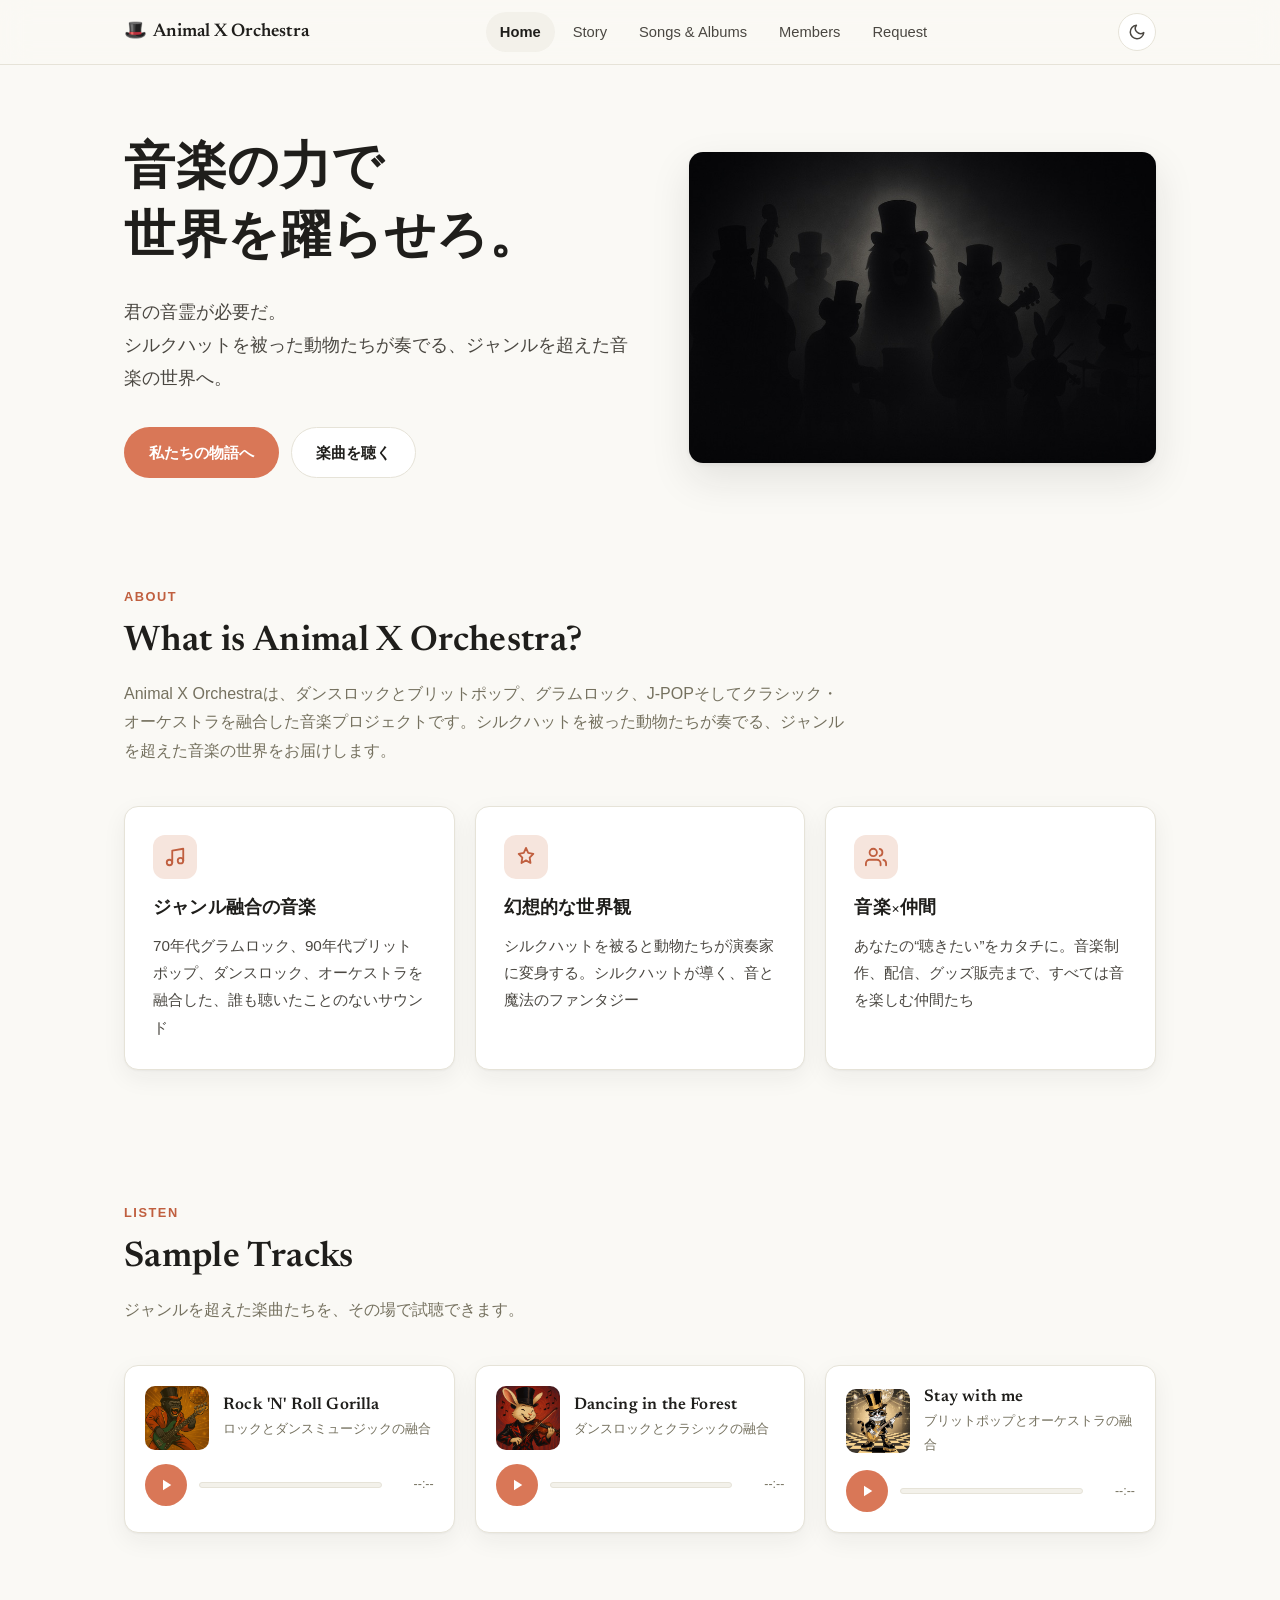
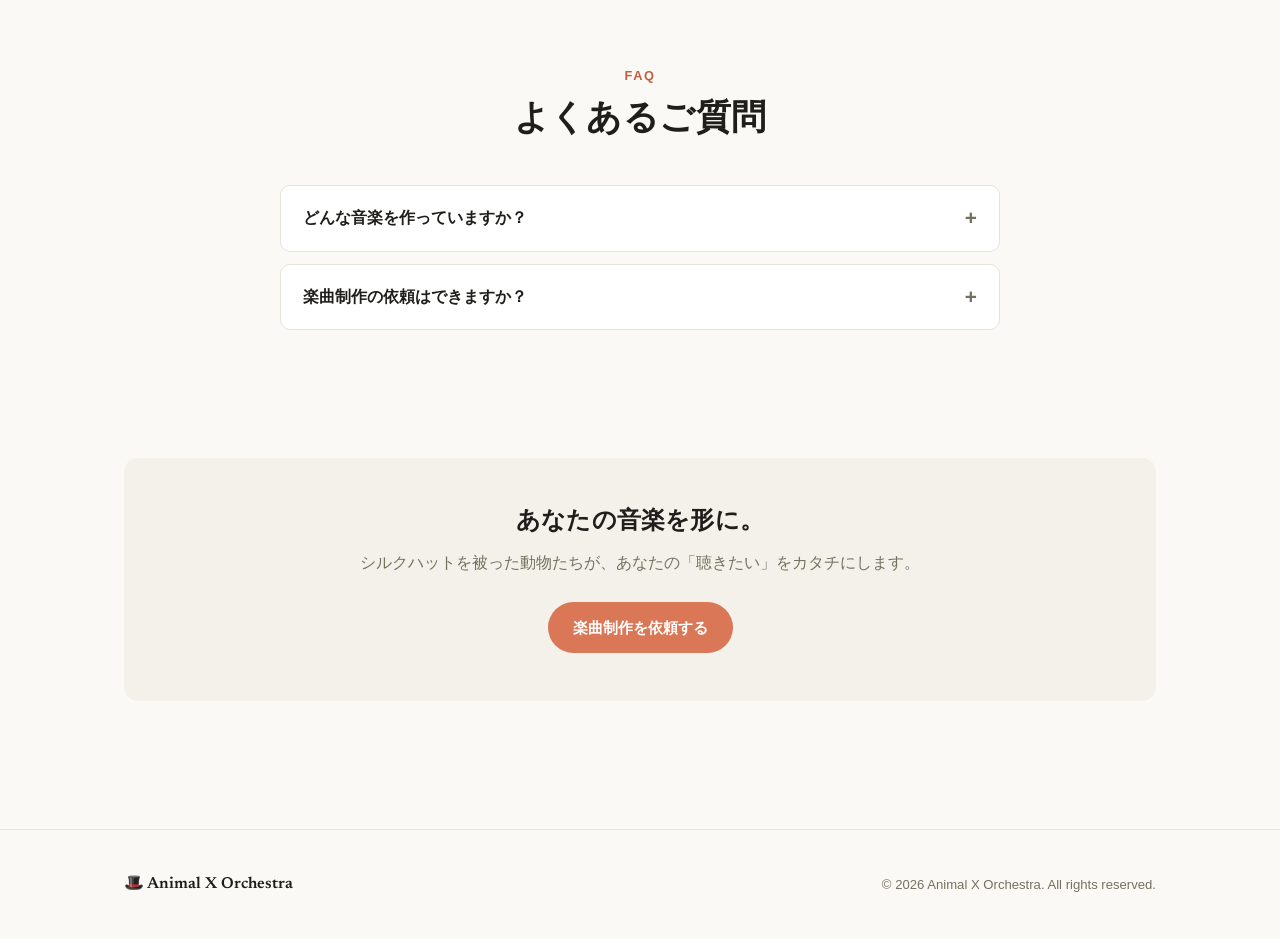
==== index.html @ 566a67e5 "Animal X Orchestra サイトリニューアル初版 - Anthropic/Notion風のライトデザイン＋ダークモード切替 - Home / Story / Songs & Albums " ====
<!DOCTYPE html>
<html lang="ja">
<head>
    <meta charset="UTF-8">
    <meta name="viewport" content="width=device-width, initial-scale=1.0">
    <meta name="description" content="Animal X Orchestra - 70年代グラムロックとクラシックを融合した音楽プロジェクト。シルクハットを被った動物たちが奏でる、ジャンルを超えた音楽の世界をお届けします。">
    <meta name="keywords" content="Animal X Orchestra, グラムロック, クラシック, 音楽プロジェクト, キャラクター, 楽曲制作">
    <title>Animal X Orchestra - ジャンルを超えた音楽の世界</title>
    <link rel="preconnect" href="https://fonts.googleapis.com">
    <link rel="preconnect" href="https://fonts.gstatic.com" crossorigin>
    <link href="https://fonts.googleapis.com/css2?family=Newsreader:opsz,wght@6..72,500;6..72,600&display=swap" rel="stylesheet">
    <link rel="stylesheet" href="css/style.css">
    <script src="js/main.js" defer></script>
</head>
<body>
    <header class="site-header">
        <div class="header-inner">
            <a href="index.html" class="logo"><span class="hat">🎩</span>Animal X Orchestra</a>
            <nav class="main-nav">
                <ul>
                    <li><a href="index.html" class="active">Home</a></li>
                    <li><a href="story.html">Story</a></li>
                    <li><a href="songs.html">Songs &amp; Albums</a></li>
                    <li><a href="members.html">Members</a></li>
                    <li><a href="request.html">Request</a></li>
                </ul>
            </nav>
            <div class="header-actions">
                <button class="theme-toggle" aria-label="ライト／ダーク切替">
                    <svg class="icon-moon" viewBox="0 0 24 24" fill="none" stroke="currentColor" stroke-width="2" stroke-linecap="round" stroke-linejoin="round"><path d="M21 12.79A9 9 0 1 1 11.21 3 7 7 0 0 0 21 12.79z"/></svg>
                    <svg class="icon-sun" viewBox="0 0 24 24" fill="none" stroke="currentColor" stroke-width="2" stroke-linecap="round" stroke-linejoin="round"><circle cx="12" cy="12" r="5"/><line x1="12" y1="1" x2="12" y2="3"/><line x1="12" y1="21" x2="12" y2="23"/><line x1="4.22" y1="4.22" x2="5.64" y2="5.64"/><line x1="18.36" y1="18.36" x2="19.78" y2="19.78"/><line x1="1" y1="12" x2="3" y2="12"/><line x1="21" y1="12" x2="23" y2="12"/><line x1="4.22" y1="19.78" x2="5.64" y2="18.36"/><line x1="18.36" y1="5.64" x2="19.78" y2="4.22"/></svg>
                </button>
                <button class="mobile-nav-toggle" aria-label="メニュー">
                    <svg viewBox="0 0 24 24" fill="none" stroke="currentColor" stroke-width="2" stroke-linecap="round"><line x1="3" y1="6" x2="21" y2="6"/><line x1="3" y1="12" x2="21" y2="12"/><line x1="3" y1="18" x2="21" y2="18"/></svg>
                </button>
            </div>
        </div>
    </header>

    <main>
        <section class="hero">
            <div class="container hero-grid">
                <div class="hero-text">
                    <h1>音楽の力で<br>世界を躍らせろ。</h1>
                    <p class="lede">君の音霊が必要だ。<br>シルクハットを被った動物たちが奏でる、ジャンルを超えた音楽の世界へ。</p>
                    <div class="btn-row">
                        <a href="story.html" class="btn btn-primary">私たちの物語へ</a>
                        <a href="songs.html" class="btn btn-secondary">楽曲を聴く</a>
                    </div>
                </div>
                <div class="hero-visual reveal">
                    <img src="images/bg-top.jpg" alt="音の森で演奏する動物たちのオーケストラ" fetchpriority="high">
                </div>
            </div>
        </section>

        <section class="section">
            <div class="container">
                <div class="section-header reveal">
                    <span class="eyebrow">About</span>
                    <h2>What is Animal X Orchestra?</h2>
                    <p>Animal X Orchestraは、ダンスロックとブリットポップ、グラムロック、J-POPそしてクラシック・オーケストラを融合した音楽プロジェクトです。シルクハットを被った動物たちが奏でる、ジャンルを超えた音楽の世界をお届けします。</p>
                </div>
                <div class="features-grid">
                    <div class="card feature-card reveal">
                        <div class="feature-icon">
                            <svg viewBox="0 0 24 24" fill="none" stroke="currentColor" stroke-width="2" stroke-linecap="round" stroke-linejoin="round"><path d="M9 18V5l12-2v13"/><circle cx="6" cy="18" r="3"/><circle cx="18" cy="16" r="3"/></svg>
                        </div>
                        <h3>ジャンル融合の音楽</h3>
                        <p>70年代グラムロック、90年代ブリットポップ、ダンスロック、オーケストラを融合した、誰も聴いたことのないサウンド</p>
                    </div>
                    <div class="card feature-card reveal">
                        <div class="feature-icon">
                            <svg viewBox="0 0 24 24" fill="none" stroke="currentColor" stroke-width="2" stroke-linecap="round" stroke-linejoin="round"><path d="M12 2l2.4 5.4L20 8.5l-4 4.1.9 5.9-4.9-2.8-4.9 2.8.9-5.9-4-4.1 5.6-1.1z"/></svg>
                        </div>
                        <h3>幻想的な世界観</h3>
                        <p>シルクハットを被ると動物たちが演奏家に変身する。シルクハットが導く、音と魔法のファンタジー</p>
                    </div>
                    <div class="card feature-card reveal">
                        <div class="feature-icon">
                            <svg viewBox="0 0 24 24" fill="none" stroke="currentColor" stroke-width="2" stroke-linecap="round" stroke-linejoin="round"><path d="M17 21v-2a4 4 0 0 0-4-4H5a4 4 0 0 0-4 4v2"/><circle cx="9" cy="7" r="4"/><path d="M23 21v-2a4 4 0 0 0-3-3.87"/><path d="M16 3.13a4 4 0 0 1 0 7.75"/></svg>
                        </div>
                        <h3>音楽×仲間</h3>
                        <p>あなたの“聴きたい”をカタチに。音楽制作、配信、グッズ販売まで、すべては音を楽しむ仲間たち</p>
                    </div>
                </div>
            </div>
        </section>

        <section class="section">
            <div class="container">
                <div class="section-header reveal">
                    <span class="eyebrow">Listen</span>
                    <h2>Sample Tracks</h2>
                    <p>ジャンルを超えた楽曲たちを、その場で試聴できます。</p>
                </div>
                <div class="tracks-grid">
                    <div class="card track-card reveal">
                        <div class="track-head">
                            <img class="track-art" src="images/gorise.jpg" alt="Rock 'N' Roll Gorilla" loading="lazy">
                            <div class="track-title">
                                <h3>Rock 'N' Roll Gorilla</h3>
                                <p>ロックとダンスミュージックの融合</p>
                            </div>
                        </div>
                        <div class="player" data-src="audio/rock-n-roll-gorilla.mp3">
                            <button class="play-btn" aria-label="再生／一時停止">
                                <svg class="icon-play" viewBox="0 0 24 24" fill="currentColor"><polygon points="8,5 19,12 8,19"/></svg>
                                <svg class="icon-pause" viewBox="0 0 24 24" fill="currentColor"><rect x="6" y="5" width="4" height="14" rx="1"/><rect x="14" y="5" width="4" height="14" rx="1"/></svg>
                            </button>
                            <div class="progress"><div class="progress-fill"></div></div>
                            <span class="time">--:--</span>
                        </div>
                    </div>
                    <div class="card track-card reveal">
                        <div class="track-head">
                            <img class="track-art" src="images/rabit.jpg" alt="Dancing in the Forest" loading="lazy">
                            <div class="track-title">
                                <h3>Dancing in the Forest</h3>
                                <p>ダンスロックとクラシックの融合</p>
                            </div>
                        </div>
                        <div class="player" data-src="audio/dancing-in-the-forest.mp3">
                            <button class="play-btn" aria-label="再生／一時停止">
                                <svg class="icon-play" viewBox="0 0 24 24" fill="currentColor"><polygon points="8,5 19,12 8,19"/></svg>
                                <svg class="icon-pause" viewBox="0 0 24 24" fill="currentColor"><rect x="6" y="5" width="4" height="14" rx="1"/><rect x="14" y="5" width="4" height="14" rx="1"/></svg>
                            </button>
                            <div class="progress"><div class="progress-fill"></div></div>
                            <span class="time">--:--</span>
                        </div>
                    </div>
                    <div class="card track-card reveal">
                        <div class="track-head">
                            <img class="track-art" src="images/eneta.jpg" alt="Stay with me" loading="lazy">
                            <div class="track-title">
                                <h3>Stay with me</h3>
                                <p>ブリットポップとオーケストラの融合</p>
                            </div>
                        </div>
                        <div class="player" data-src="audio/stay-with-me.mp3">
                            <button class="play-btn" aria-label="再生／一時停止">
                                <svg class="icon-play" viewBox="0 0 24 24" fill="currentColor"><polygon points="8,5 19,12 8,19"/></svg>
                                <svg class="icon-pause" viewBox="0 0 24 24" fill="currentColor"><rect x="6" y="5" width="4" height="14" rx="1"/><rect x="14" y="5" width="4" height="14" rx="1"/></svg>
                            </button>
                            <div class="progress"><div class="progress-fill"></div></div>
                            <span class="time">--:--</span>
                        </div>
                    </div>
                </div>
            </div>
        </section>

        <section class="section">
            <div class="container">
                <div class="section-header center reveal">
                    <span class="eyebrow">FAQ</span>
                    <h2>よくあるご質問</h2>
                </div>
                <div class="faq-list reveal">
                    <details class="faq-item">
                        <summary>どんな音楽を作っていますか？</summary>
                        <div class="faq-answer">
                            <p>私たちの音楽は、グラムロックの華やかさ、ブリットポップのキャッチーさ、そしてオーケストラの壮大さを掛け合わせた、新しい音楽体験です。</p>
                        </div>
                    </details>
                    <details class="faq-item">
                        <summary>楽曲制作の依頼はできますか？</summary>
                        <div class="faq-answer">
                            <p>はい、可能です。<a href="request.html">依頼ページ</a>より、あなたのイメージをお聞かせください。映像作品のBGM、イベントのテーマソングなど、幅広く対応します。</p>
                        </div>
                    </details>
                </div>
            </div>
        </section>

        <section class="section">
            <div class="container">
                <div class="cta-band reveal">
                    <h2>あなたの音楽を形に。</h2>
                    <p>シルクハットを被った動物たちが、あなたの「聴きたい」をカタチにします。</p>
                    <a href="request.html" class="btn btn-primary">楽曲制作を依頼する</a>
                </div>
            </div>
        </section>
    </main>

    <footer class="site-footer">
        <div class="footer-inner">
            <a href="index.html" class="footer-logo">🎩 Animal X Orchestra</a>
            <p class="copyright">&copy; 2026 Animal X Orchestra. All rights reserved.</p>
        </div>
    </footer>
</body>
</html>
---- css/style.css ----
/* ==========================================================
   Animal X Orchestra — Design System
   Light-first, warm-neutral palette with a single coral accent.
   Dark mode via [data-theme="dark"] (auto-detected + toggle).
   ========================================================== */

:root {
  --bg: #faf9f5;
  --surface: #ffffff;
  --surface-2: #f3f1ea;
  --ink: #1f1e1b;
  --ink-soft: #4a4741;
  --muted: #75715f;
  --border: #e6e3d8;
  --accent: #d97757;
  --accent-strong: #c05f3f;
  --accent-soft: #f6e5dd;
  --shadow: 0 1px 2px rgba(31, 30, 27, 0.04), 0 8px 24px rgba(31, 30, 27, 0.06);
  --shadow-lift: 0 2px 4px rgba(31, 30, 27, 0.06), 0 16px 40px rgba(31, 30, 27, 0.10);
  --radius: 14px;
  --radius-sm: 10px;
  --font-serif: "Newsreader", "Hiragino Mincho ProN", "Yu Mincho", "Noto Serif JP", serif;
  --font-sans: -apple-system, BlinkMacSystemFont, "Helvetica Neue", "Hiragino Kaku Gothic ProN", "Hiragino Sans", "Yu Gothic UI", "Meiryo", sans-serif;
}

[data-theme="dark"] {
  --bg: #1c1b19;
  --surface: #262523;
  --surface-2: #2e2d2a;
  --ink: #f0eee6;
  --ink-soft: #cfccc0;
  --muted: #a09b8a;
  --border: #3b3934;
  --accent: #e08b6d;
  --accent-strong: #eb9d81;
  --accent-soft: #3a2c26;
  --shadow: 0 1px 2px rgba(0, 0, 0, 0.25), 0 8px 24px rgba(0, 0, 0, 0.25);
  --shadow-lift: 0 2px 4px rgba(0, 0, 0, 0.3), 0 16px 40px rgba(0, 0, 0, 0.35);
}

* { margin: 0; padding: 0; box-sizing: border-box; }

html { scroll-behavior: smooth; }

body {
  font-family: var(--font-sans);
  background: var(--bg);
  color: var(--ink);
  line-height: 1.8;
  font-size: 16px;
  -webkit-font-smoothing: antialiased;
  transition: background 0.3s ease, color 0.3s ease;
}

img { max-width: 100%; display: block; }

a { color: var(--accent-strong); text-decoration: none; }
a:hover { text-decoration: underline; }

.container {
  max-width: 1080px;
  margin: 0 auto;
  padding: 0 24px;
}

h1, h2, h3 {
  font-family: var(--font-serif);
  font-weight: 600;
  line-height: 1.35;
  letter-spacing: 0.01em;
}

/* ---------- Header ---------- */
.site-header {
  position: sticky;
  top: 0;
  z-index: 100;
  background: color-mix(in srgb, var(--bg) 82%, transparent);
  -webkit-backdrop-filter: blur(14px);
  backdrop-filter: blur(14px);
  border-bottom: 1px solid var(--border);
}

.header-inner {
  max-width: 1080px;
  margin: 0 auto;
  padding: 0 24px;
  height: 64px;
  display: flex;
  align-items: center;
  justify-content: space-between;
  gap: 16px;
}

.logo {
  font-family: var(--font-serif);
  font-size: 1.15rem;
  font-weight: 600;
  color: var(--ink);
  white-space: nowrap;
}
.logo:hover { text-decoration: none; opacity: 0.75; }
.logo .hat { margin-right: 6px; }

.main-nav ul {
  display: flex;
  gap: 4px;
  list-style: none;
}

.main-nav a {
  display: block;
  padding: 7px 14px;
  border-radius: 999px;
  color: var(--ink-soft);
  font-size: 0.92rem;
  transition: background 0.15s ease, color 0.15s ease;
}
.main-nav a:hover { background: var(--surface-2); color: var(--ink); text-decoration: none; }
.main-nav a.active { background: var(--surface-2); color: var(--ink); font-weight: 600; }

.header-actions { display: flex; align-items: center; gap: 8px; }

.theme-toggle, .mobile-nav-toggle {
  width: 38px;
  height: 38px;
  border: 1px solid var(--border);
  border-radius: 999px;
  background: var(--surface);
  color: var(--ink-soft);
  cursor: pointer;
  display: flex;
  align-items: center;
  justify-content: center;
  transition: background 0.15s ease;
}
.theme-toggle:hover, .mobile-nav-toggle:hover { background: var(--surface-2); }
.theme-toggle svg, .mobile-nav-toggle svg { width: 18px; height: 18px; }
.theme-toggle .icon-sun { display: none; }
[data-theme="dark"] .theme-toggle .icon-sun { display: block; }
[data-theme="dark"] .theme-toggle .icon-moon { display: none; }

.mobile-nav-toggle { display: none; }

@media (max-width: 800px) {
  .mobile-nav-toggle { display: flex; }
  .main-nav {
    position: absolute;
    top: 64px;
    left: 0;
    right: 0;
    background: var(--bg);
    border-bottom: 1px solid var(--border);
    display: none;
    padding: 12px 24px 20px;
  }
  .main-nav.open { display: block; }
  .main-nav ul { flex-direction: column; gap: 2px; }
  .main-nav a { padding: 12px 14px; border-radius: var(--radius-sm); font-size: 1rem; }
}

/* ---------- Hero ---------- */
.hero {
  padding: 72px 0 40px;
}

.hero-grid {
  display: grid;
  grid-template-columns: 1.05fr 0.95fr;
  gap: 48px;
  align-items: center;
}

.hero h1 {
  font-size: clamp(2rem, 4.6vw, 3.2rem);
  margin-bottom: 20px;
}

.hero .lede {
  font-size: 1.15rem;
  color: var(--ink-soft);
  margin-bottom: 32px;
}

.hero-visual img {
  border-radius: var(--radius);
  box-shadow: var(--shadow-lift);
}

@media (max-width: 800px) {
  .hero { padding: 48px 0 24px; }
  .hero-grid { grid-template-columns: 1fr; gap: 32px; }
}

.btn-row { display: flex; gap: 12px; flex-wrap: wrap; }

.btn {
  display: inline-flex;
  align-items: center;
  gap: 8px;
  padding: 11px 24px;
  border-radius: 999px;
  font-size: 0.95rem;
  font-weight: 600;
  border: 1px solid transparent;
  cursor: pointer;
  transition: background 0.15s ease, border-color 0.15s ease, transform 0.1s ease;
}
.btn:hover { text-decoration: none; transform: translateY(-1px); }

.btn-primary { background: var(--accent); color: #fff; }
.btn-primary:hover { background: var(--accent-strong); color: #fff; }
[data-theme="dark"] .btn-primary { color: #1c1b19; }

.btn-secondary { background: var(--surface); color: var(--ink); border-color: var(--border); }
.btn-secondary:hover { background: var(--surface-2); }

/* ---------- Sections ---------- */
.section { padding: 64px 0; }

.section-header { max-width: 720px; margin-bottom: 40px; }
.section-header.center { margin-left: auto; margin-right: auto; text-align: center; }

.eyebrow {
  display: inline-block;
  font-size: 0.8rem;
  font-weight: 700;
  letter-spacing: 0.12em;
  text-transform: uppercase;
  color: var(--accent-strong);
  margin-bottom: 10px;
}

.section-header h2 {
  font-size: clamp(1.6rem, 3vw, 2.2rem);
  margin-bottom: 14px;
}

.section-header p { color: var(--muted); }

.page-title {
  padding: 64px 0 8px;
}
.page-title h1 {
  font-size: clamp(2rem, 4vw, 2.8rem);
  margin-bottom: 14px;
}
.page-title p { color: var(--muted); max-width: 640px; }

/* ---------- Cards ---------- */
.card {
  background: var(--surface);
  border: 1px solid var(--border);
  border-radius: var(--radius);
  box-shadow: var(--shadow);
}

.features-grid {
  display: grid;
  grid-template-columns: repeat(3, 1fr);
  gap: 20px;
}
@media (max-width: 800px) { .features-grid { grid-template-columns: 1fr; } }

.feature-card { padding: 28px; }

.feature-icon {
  width: 44px;
  height: 44px;
  border-radius: 12px;
  background: var(--accent-soft);
  color: var(--accent-strong);
  display: flex;
  align-items: center;
  justify-content: center;
  margin-bottom: 18px;
}
.feature-icon svg { width: 22px; height: 22px; }

.feature-card h3 { font-size: 1.15rem; margin-bottom: 10px; }
.feature-card p { color: var(--ink-soft); font-size: 0.95rem; }

/* ---------- Audio player ---------- */
.tracks-grid {
  display: grid;
  grid-template-columns: repeat(3, 1fr);
  gap: 20px;
}
@media (max-width: 800px) { .tracks-grid { grid-template-columns: 1fr; } }

.track-card { padding: 20px; display: flex; flex-direction: column; gap: 14px; }

.track-head { display: flex; gap: 14px; align-items: center; }

.track-art {
  width: 64px;
  height: 64px;
  border-radius: var(--radius-sm);
  object-fit: cover;
  flex-shrink: 0;
}

.track-title h3 { font-size: 1.05rem; line-height: 1.4; }
.track-title p { font-size: 0.82rem; color: var(--muted); }

.player { display: flex; align-items: center; gap: 12px; }

.play-btn {
  width: 42px;
  height: 42px;
  border-radius: 999px;
  border: none;
  background: var(--accent);
  color: #fff;
  cursor: pointer;
  display: flex;
  align-items: center;
  justify-content: center;
  flex-shrink: 0;
  transition: background 0.15s ease, transform 0.1s ease;
}
.play-btn:hover { background: var(--accent-strong); transform: scale(1.05); }
[data-theme="dark"] .play-btn { color: #1c1b19; }
.play-btn svg { width: 18px; height: 18px; }
.play-btn .icon-pause { display: none; }
.play-btn.playing .icon-pause { display: block; }
.play-btn.playing .icon-play { display: none; }

.progress {
  flex: 1;
  height: 6px;
  border-radius: 999px;
  background: var(--surface-2);
  border: 1px solid var(--border);
  cursor: pointer;
  position: relative;
  overflow: hidden;
}
.progress-fill {
  position: absolute;
  inset: 0 auto 0 0;
  width: 0%;
  background: var(--accent);
  border-radius: 999px;
}

.time { font-size: 0.78rem; color: var(--muted); font-variant-numeric: tabular-nums; min-width: 40px; text-align: right; }

/* ---------- FAQ ---------- */
.faq-list { max-width: 720px; margin: 0 auto; display: flex; flex-direction: column; gap: 12px; }

.faq-item {
  background: var(--surface);
  border: 1px solid var(--border);
  border-radius: var(--radius-sm);
  overflow: hidden;
}
.faq-item summary {
  list-style: none;
  padding: 18px 22px;
  font-weight: 600;
  cursor: pointer;
  display: flex;
  justify-content: space-between;
  align-items: center;
  gap: 12px;
}
.faq-item summary::-webkit-details-marker { display: none; }
.faq-item summary::after {
  content: "+";
  font-size: 1.3rem;
  color: var(--muted);
  transition: transform 0.2s ease;
  line-height: 1;
}
.faq-item[open] summary::after { transform: rotate(45deg); }
.faq-item .faq-answer { padding: 0 22px 20px; color: var(--ink-soft); font-size: 0.95rem; }

/* ---------- Story ---------- */
.story-body {
  max-width: 680px;
  margin: 0 auto;
  padding-bottom: 24px;
}
.story-body h2 {
  font-size: 1.5rem;
  margin: 48px 0 20px;
}
.story-body p { margin-bottom: 1.4em; color: var(--ink-soft); }

.story-figure { margin: 36px 0; }
.story-figure img { border-radius: var(--radius); box-shadow: var(--shadow-lift); }
.story-figure figcaption { text-align: center; font-size: 0.85rem; color: var(--muted); margin-top: 12px; }

.story-quote {
  margin: 36px 0;
  padding: 28px 32px;
  border-left: 3px solid var(--accent);
  background: var(--surface);
  border-radius: 0 var(--radius) var(--radius) 0;
  font-family: var(--font-serif);
  font-size: 1.25rem;
  line-height: 1.7;
}

.member-roll {
  margin: 36px 0;
  padding: 26px 30px;
  background: var(--surface);
  border: 1px solid var(--border);
  border-radius: var(--radius);
}
.member-roll li {
  list-style: none;
  padding: 8px 0;
  border-bottom: 1px solid var(--border);
  color: var(--ink-soft);
}
.member-roll li:last-child { border-bottom: none; }
.member-roll strong { color: var(--ink); margin-right: 8px; }

.next-chapter {
  max-width: 680px;
  margin: 24px auto 0;
  padding: 32px;
  text-align: center;
  background: var(--surface-2);
  border-radius: var(--radius);
}
.next-chapter h3 { font-size: 1.25rem; margin-bottom: 12px; }
.next-chapter p { color: var(--ink-soft); }

/* ---------- Songs ---------- */
.songs-grid {
  display: grid;
  grid-template-columns: repeat(3, 1fr);
  gap: 20px;
}
@media (max-width: 960px) { .songs-grid { grid-template-columns: repeat(2, 1fr); } }
@media (max-width: 640px) { .songs-grid { grid-template-columns: 1fr; } }

.song-card { overflow: hidden; display: flex; flex-direction: column; }
.song-card > img { aspect-ratio: 1; object-fit: cover; width: 100%; }
.song-card .song-body { padding: 20px 22px 24px; display: flex; flex-direction: column; gap: 8px; flex: 1; }
.song-card h3 { font-size: 1.15rem; }
.song-concept { font-size: 0.82rem; font-weight: 700; color: var(--accent-strong); letter-spacing: 0.02em; }
.song-artist { font-size: 0.82rem; color: var(--muted); }
.song-card .song-body > p:last-of-type { font-size: 0.92rem; color: var(--ink-soft); }
.song-card .player { margin-top: auto; padding-top: 14px; }

.albums-grid {
  display: grid;
  grid-template-columns: repeat(3, 1fr);
  gap: 20px;
}
@media (max-width: 960px) { .albums-grid { grid-template-columns: repeat(2, 1fr); } }
@media (max-width: 640px) { .albums-grid { grid-template-columns: 1fr; } }

.album-card { overflow: hidden; }
.album-card > img { aspect-ratio: 1; object-fit: cover; width: 100%; }
.album-cover-placeholder {
  aspect-ratio: 1;
  display: flex;
  align-items: center;
  justify-content: center;
  background: var(--surface-2);
  color: var(--muted);
  font-family: var(--font-serif);
  font-size: 1.2rem;
}
.album-card .album-body { padding: 20px 22px 24px; }
.album-card h3 { font-size: 1.15rem; margin-bottom: 4px; }
.album-year { font-size: 0.82rem; color: var(--muted); margin-bottom: 10px; }
.album-card .album-body > p:last-child { font-size: 0.92rem; color: var(--ink-soft); }

/* ---------- Members ---------- */
.leader-card {
  display: grid;
  grid-template-columns: 300px 1fr;
  overflow: hidden;
  margin-bottom: 20px;
}
.leader-card img { width: 100%; height: 100%; object-fit: cover; }
.leader-card .member-body { padding: 32px 36px; align-self: center; }
@media (max-width: 700px) {
  .leader-card { grid-template-columns: 1fr; }
  .leader-card img { aspect-ratio: 16/10; }
}

.members-grid {
  display: grid;
  grid-template-columns: repeat(3, 1fr);
  gap: 20px;
}
@media (max-width: 960px) { .members-grid { grid-template-columns: repeat(2, 1fr); } }
@media (max-width: 640px) { .members-grid { grid-template-columns: 1fr; } }

.member-card { overflow: hidden; }
.member-card > img { aspect-ratio: 1; object-fit: cover; width: 100%; }
.member-card .member-body { padding: 20px 22px 24px; }

.member-body h3 { font-size: 1.2rem; margin-bottom: 2px; }
.member-role { font-size: 0.82rem; font-weight: 700; color: var(--accent-strong); letter-spacing: 0.04em; margin-bottom: 10px; }
.member-body > p:last-child { font-size: 0.92rem; color: var(--ink-soft); }

.members-table-wrap { overflow-x: auto; }
.members-table {
  width: 100%;
  border-collapse: collapse;
  background: var(--surface);
  border: 1px solid var(--border);
  border-radius: var(--radius);
  overflow: hidden;
  font-size: 0.92rem;
}
.members-table th, .members-table td {
  text-align: left;
  padding: 14px 18px;
  border-bottom: 1px solid var(--border);
  white-space: nowrap;
}
.members-table td:last-child { white-space: normal; min-width: 220px; }
.members-table th { background: var(--surface-2); font-size: 0.8rem; letter-spacing: 0.05em; color: var(--muted); }
.members-table tr:last-child td { border-bottom: none; }

/* ---------- Request form ---------- */
.request-wrap { max-width: 640px; margin: 0 auto; }

.request-intro { margin-bottom: 32px; color: var(--ink-soft); }

.request-form {
  padding: 32px;
  display: flex;
  flex-direction: column;
  gap: 20px;
}

.form-group { display: flex; flex-direction: column; gap: 8px; }
.form-group label { font-size: 0.88rem; font-weight: 600; }

.form-group input,
.form-group select,
.form-group textarea {
  font-family: inherit;
  font-size: 0.95rem;
  padding: 11px 14px;
  border: 1px solid var(--border);
  border-radius: var(--radius-sm);
  background: var(--bg);
  color: var(--ink);
  transition: border-color 0.15s ease, box-shadow 0.15s ease;
}
.form-group input:focus,
.form-group select:focus,
.form-group textarea:focus {
  outline: none;
  border-color: var(--accent);
  box-shadow: 0 0 0 3px var(--accent-soft);
}
.form-group textarea { resize: vertical; }

.form-status { font-size: 0.92rem; display: none; padding: 14px 18px; border-radius: var(--radius-sm); }
.form-status.ok { display: block; background: var(--accent-soft); color: var(--ink); }
.form-status.err { display: block; background: var(--surface-2); color: var(--accent-strong); }

/* ---------- CTA band ---------- */
.cta-band {
  background: var(--surface-2);
  border-radius: var(--radius);
  padding: 48px 32px;
  text-align: center;
}
.cta-band h2 { font-size: 1.5rem; margin-bottom: 10px; }
.cta-band p { color: var(--muted); margin-bottom: 24px; }

/* ---------- Footer ---------- */
.site-footer {
  border-top: 1px solid var(--border);
  margin-top: 64px;
  padding: 40px 0;
}
.footer-inner {
  max-width: 1080px;
  margin: 0 auto;
  padding: 0 24px;
  display: flex;
  align-items: center;
  justify-content: space-between;
  gap: 16px;
  flex-wrap: wrap;
}
.footer-logo {
  font-family: var(--font-serif);
  font-weight: 600;
  color: var(--ink);
}
.footer-logo:hover { text-decoration: none; opacity: 0.75; }
.copyright { font-size: 0.82rem; color: var(--muted); }

/* ---------- Reveal animation ---------- */
@media (prefers-reduced-motion: no-preference) {
  .reveal {
    opacity: 0;
    transform: translateY(14px);
    transition: opacity 0.6s ease, transform 0.6s ease;
  }
  .reveal.visible { opacity: 1; transform: none; }
}
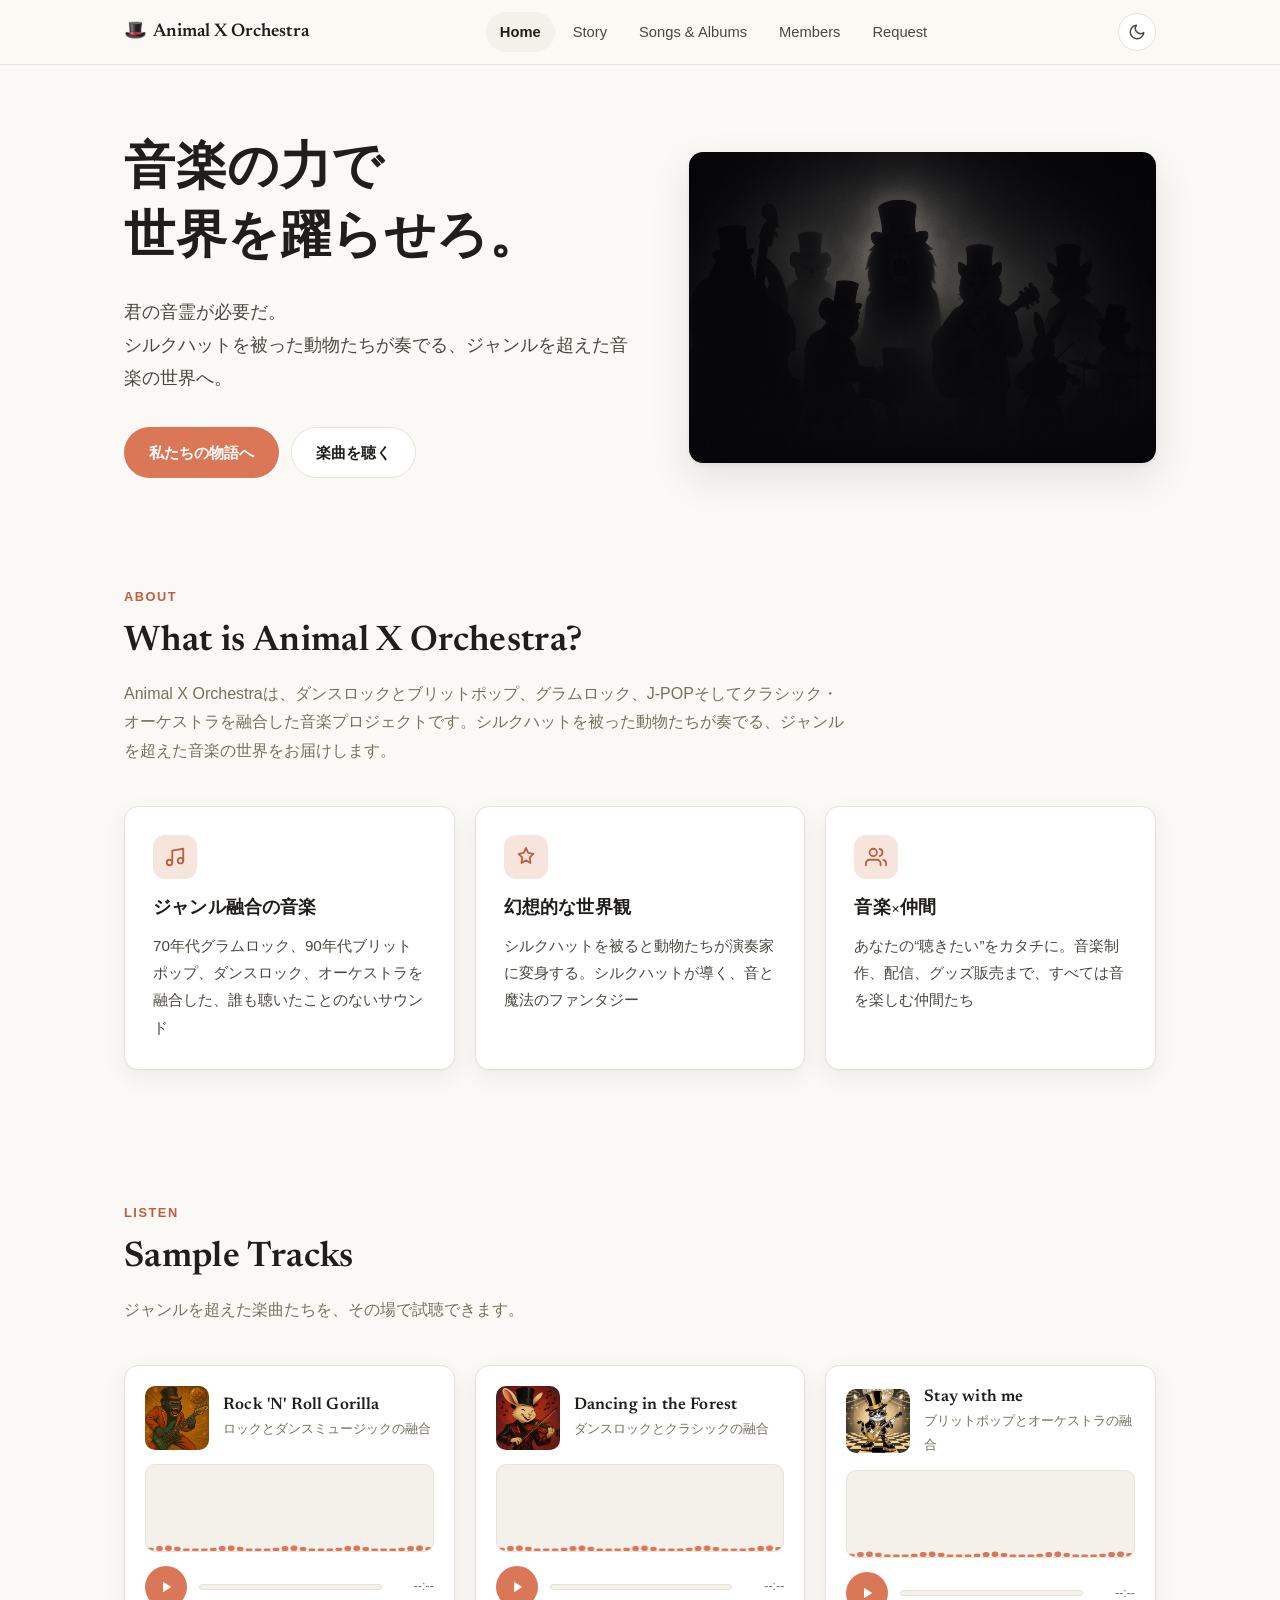
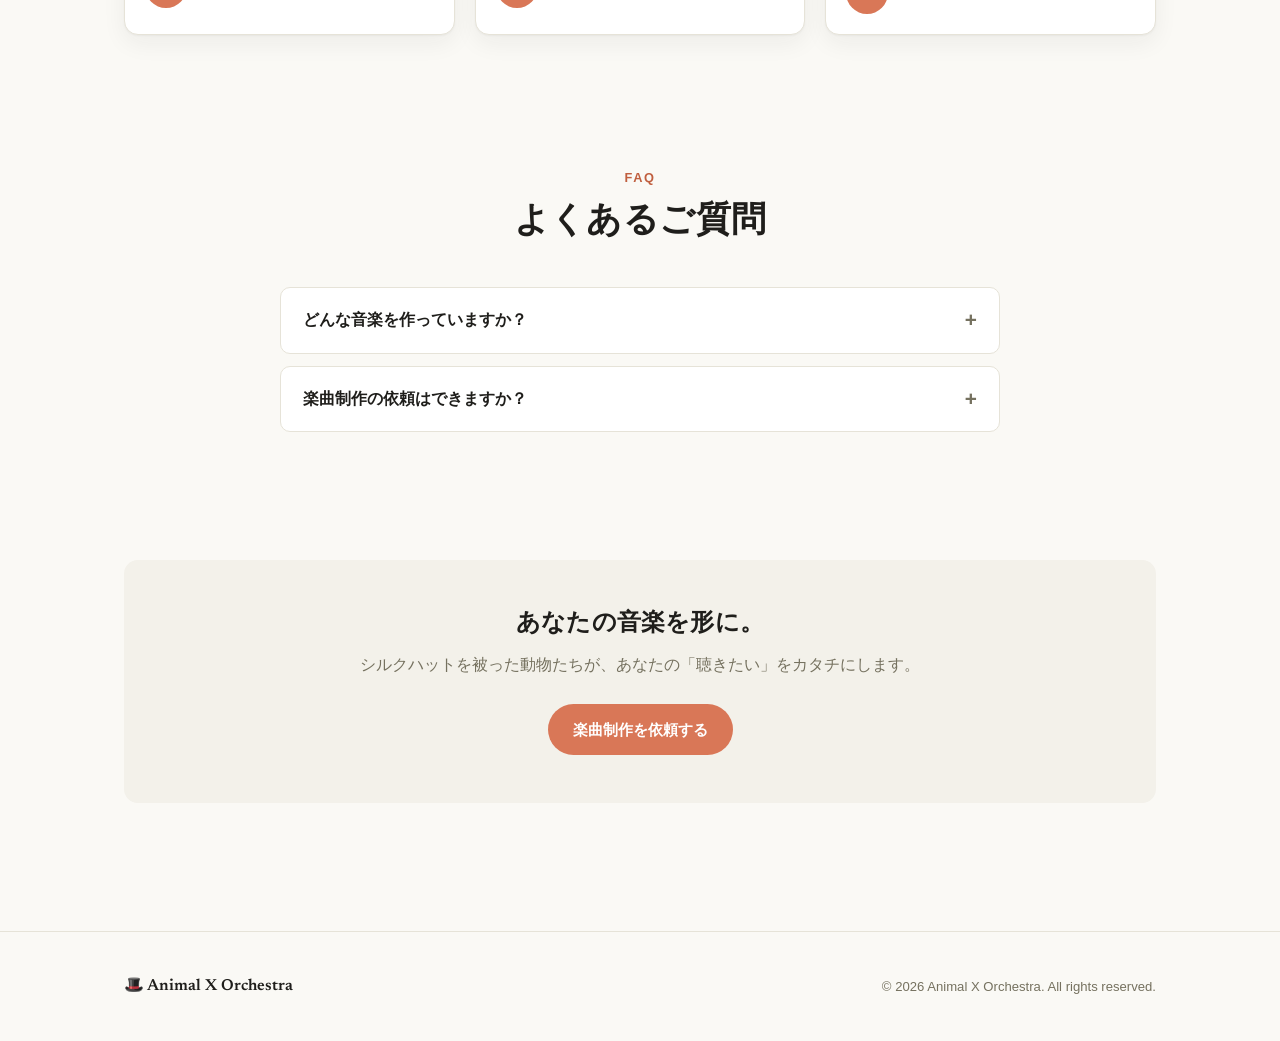
==== commit 0484d70f: "Homeのサンプル曲にオーディオビジュアライザーを追加 Web Audio APIのAnalyserNodeで周波数を解析し、32本のバーを Canvasに描画。停止中は控えめなアイドル表示、テーマ切" ====
--- a/index.html
+++ b/index.html
@@ -103,6 +103,9 @@
                                 <p>ロックとダンスミュージックの融合</p>
                             </div>
                         </div>
+                        <div class="spectrum-wrap">
+                            <canvas class="spectrum" aria-hidden="true"></canvas>
+                        </div>
                         <div class="player" data-src="audio/rock-n-roll-gorilla.mp3">
                             <button class="play-btn" aria-label="再生／一時停止">
                                 <svg class="icon-play" viewBox="0 0 24 24" fill="currentColor"><polygon points="8,5 19,12 8,19"/></svg>
@@ -120,6 +123,9 @@
                                 <p>ダンスロックとクラシックの融合</p>
                             </div>
                         </div>
+                        <div class="spectrum-wrap">
+                            <canvas class="spectrum" aria-hidden="true"></canvas>
+                        </div>
                         <div class="player" data-src="audio/dancing-in-the-forest.mp3">
                             <button class="play-btn" aria-label="再生／一時停止">
                                 <svg class="icon-play" viewBox="0 0 24 24" fill="currentColor"><polygon points="8,5 19,12 8,19"/></svg>
@@ -136,6 +142,9 @@
                                 <h3>Stay with me</h3>
                                 <p>ブリットポップとオーケストラの融合</p>
                             </div>
+                        </div>
+                        <div class="spectrum-wrap">
+                            <canvas class="spectrum" aria-hidden="true"></canvas>
                         </div>
                         <div class="player" data-src="audio/stay-with-me.mp3">
                             <button class="play-btn" aria-label="再生／一時停止">
--- a/css/style.css
+++ b/css/style.css
@@ -303,6 +303,15 @@
 .track-title h3 { font-size: 1.05rem; line-height: 1.4; }
 .track-title p { font-size: 0.82rem; color: var(--muted); }
 
+.spectrum-wrap {
+  height: 88px;
+  background: var(--surface-2);
+  border: 1px solid var(--border);
+  border-radius: var(--radius-sm);
+  overflow: hidden;
+}
+.spectrum-wrap canvas { width: 100%; height: 100%; display: block; }
+
 .player { display: flex; align-items: center; gap: 12px; }
 
 .play-btn {
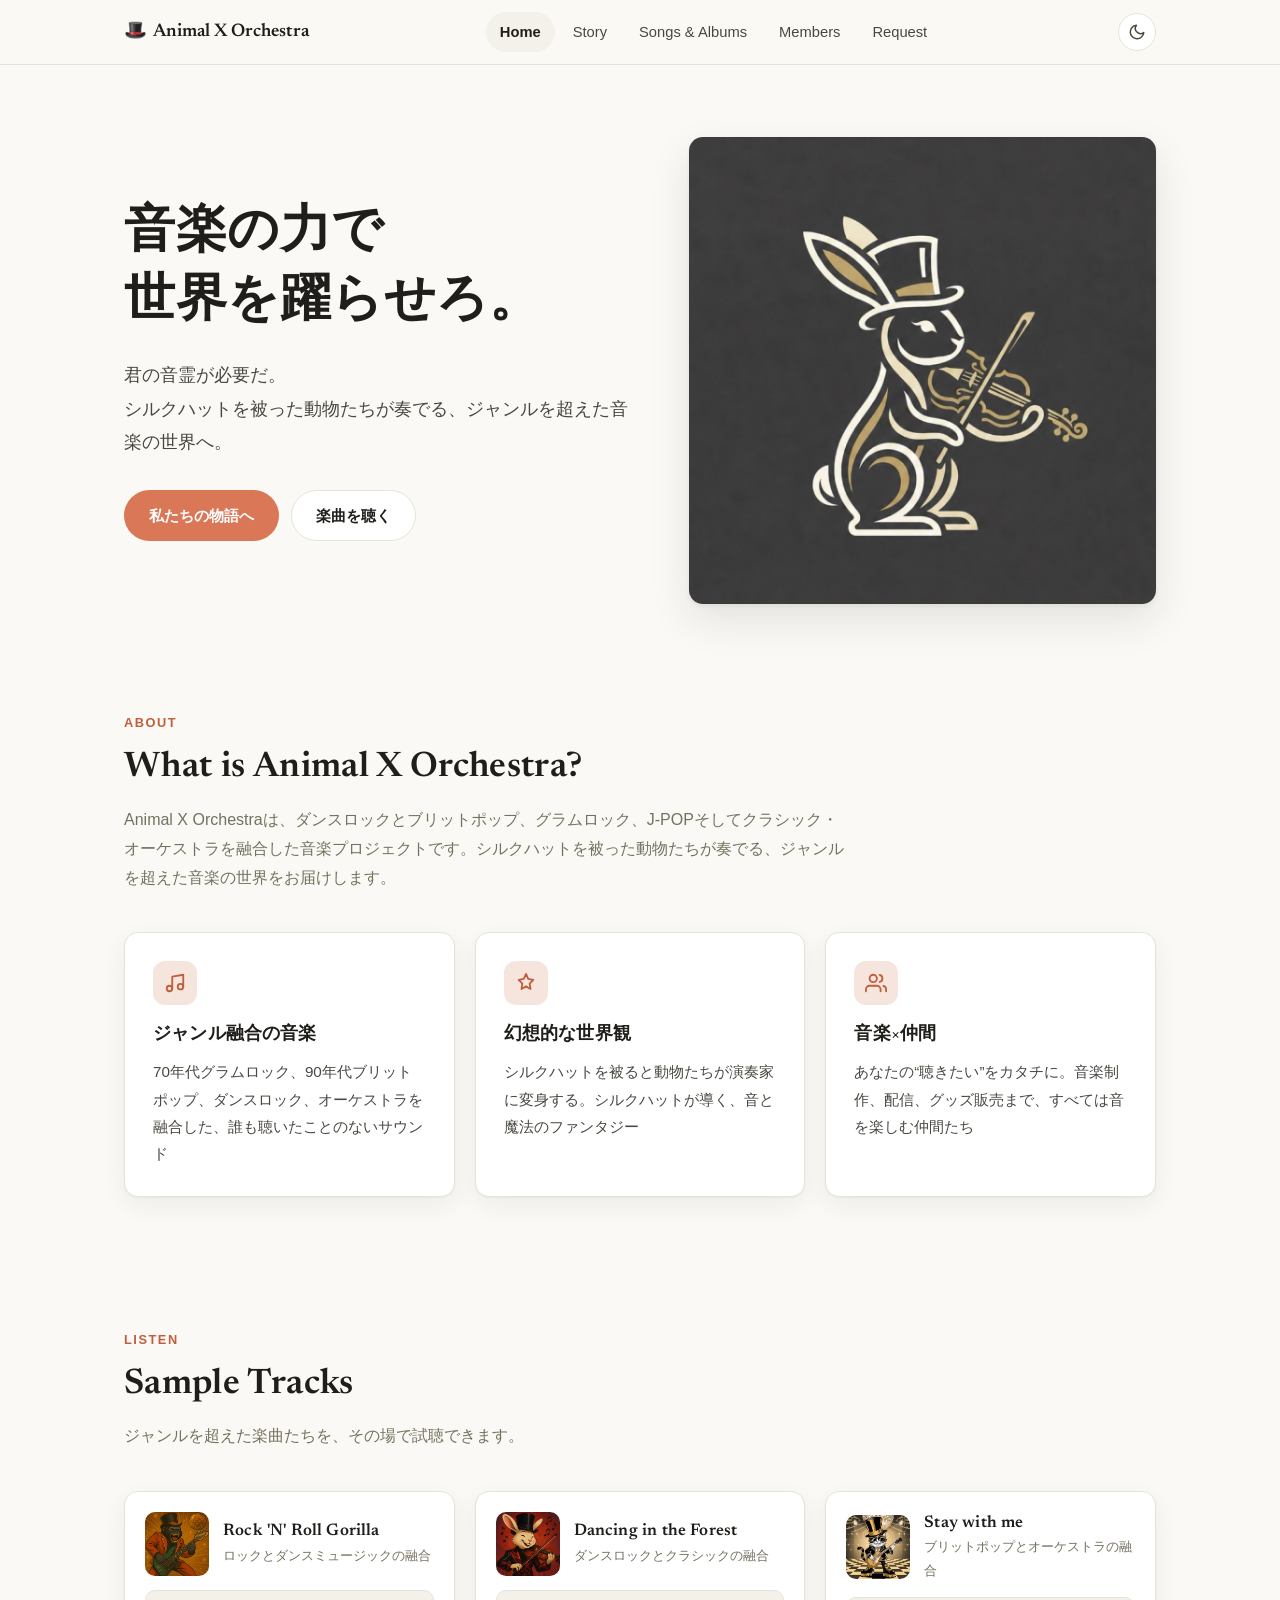
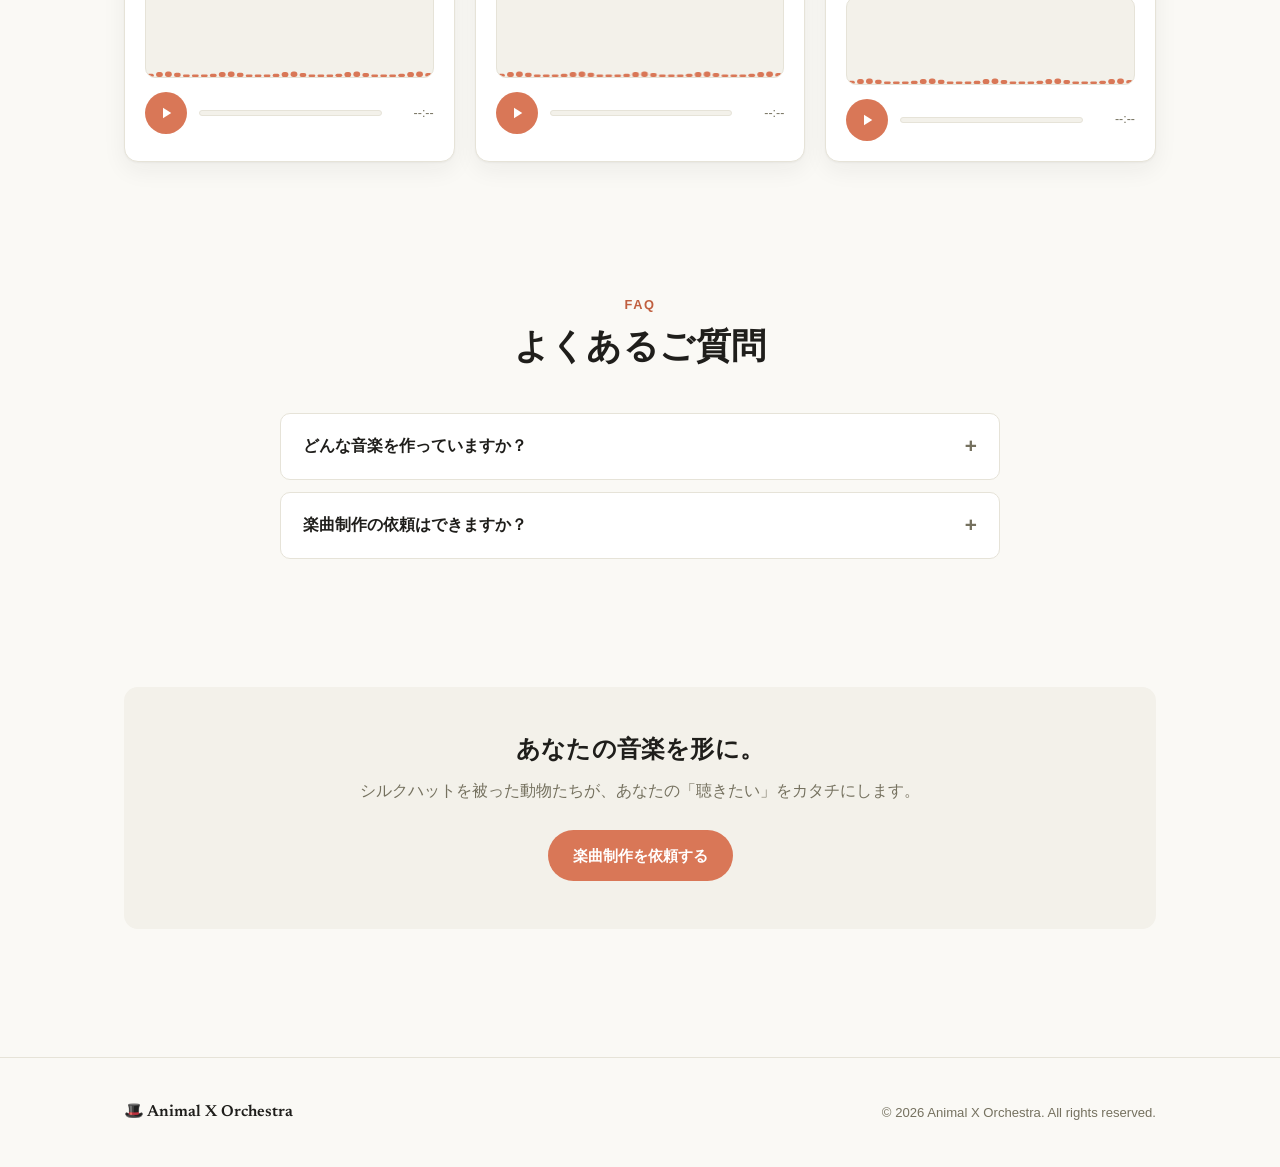
==== commit 95371abe: "メインビジュアルをウサギのバイオリニストロゴに変更 Co-Authored-By: Claude Fable 5 <noreply@anthropic.com>" ====
--- a/index.html
+++ b/index.html
@@ -49,7 +49,7 @@
                     </div>
                 </div>
                 <div class="hero-visual reveal">
-                    <img src="images/bg-top.jpg" alt="音の森で演奏する動物たちのオーケストラ" fetchpriority="high">
+                    <img src="images/hero-rabbit.jpg" alt="シルクハットを被りバイオリンを弾くウサギのロゴ" fetchpriority="high">
                 </div>
             </div>
         </section>
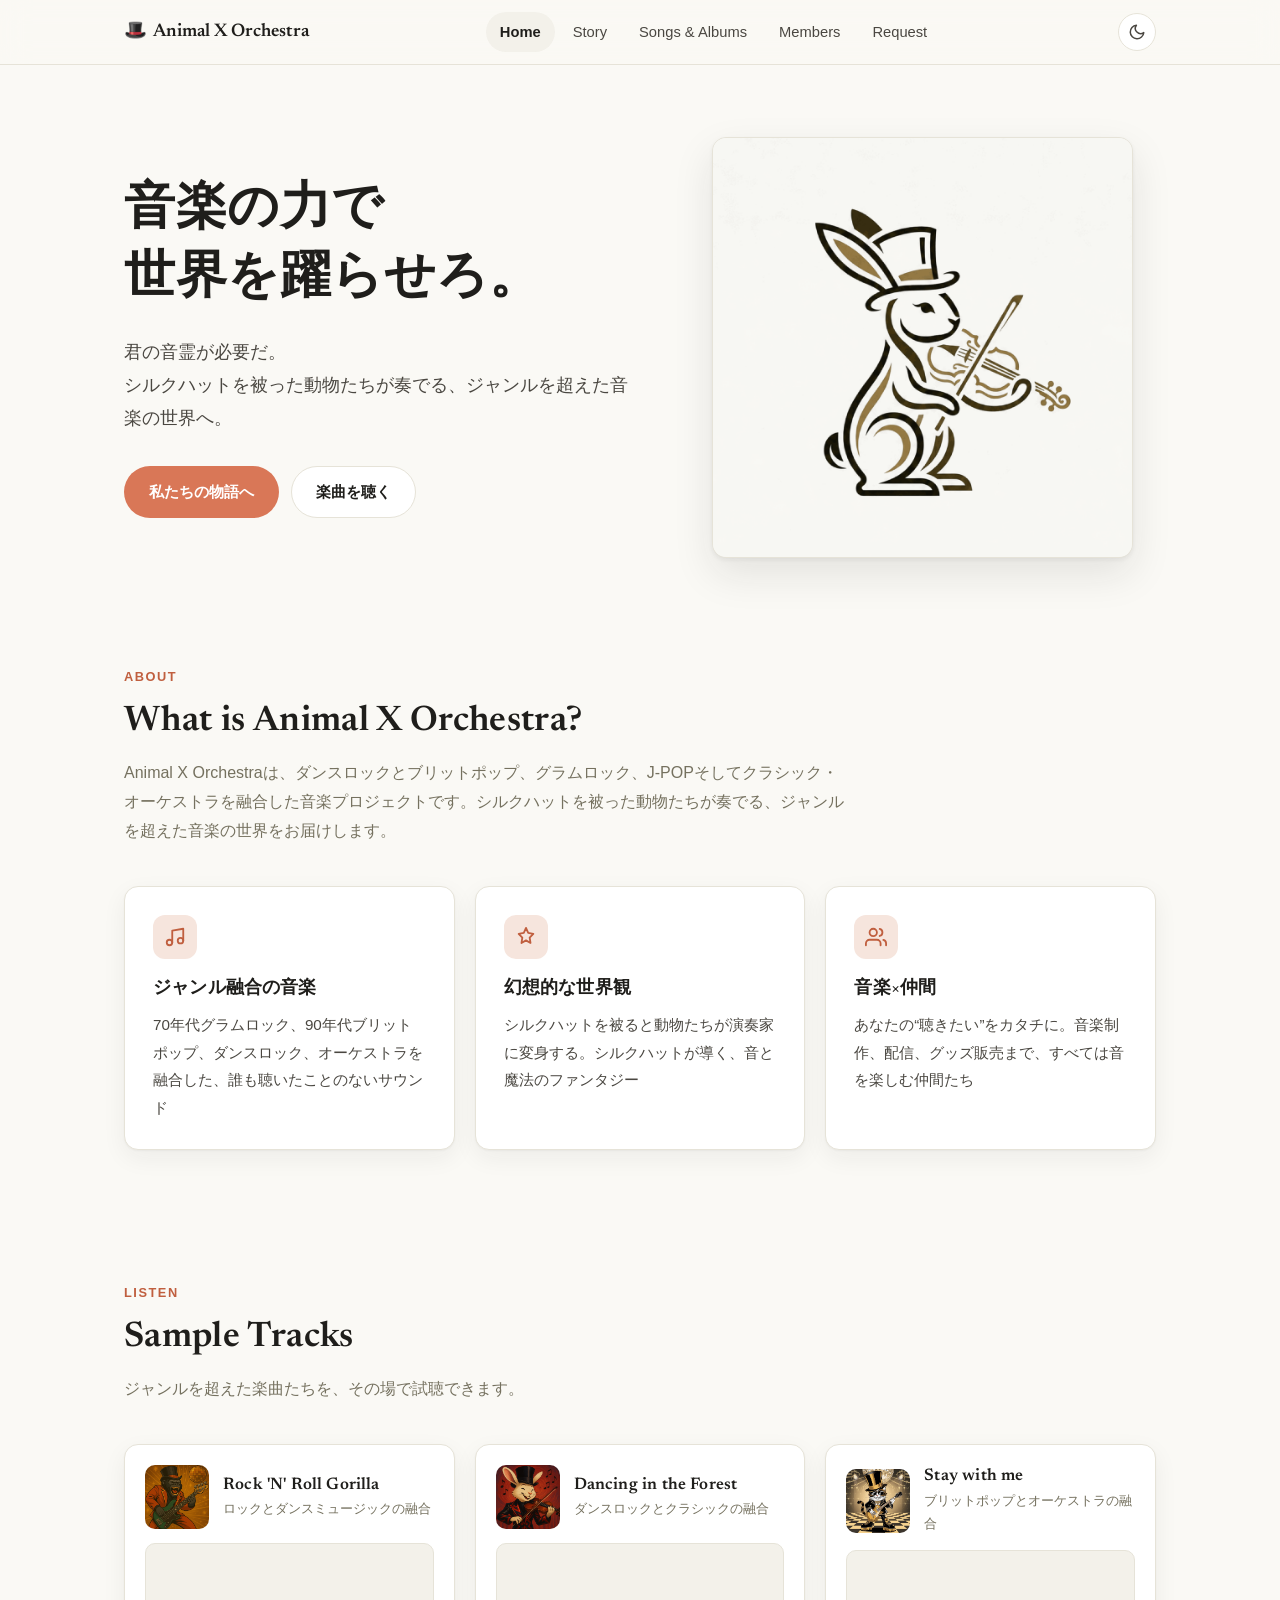
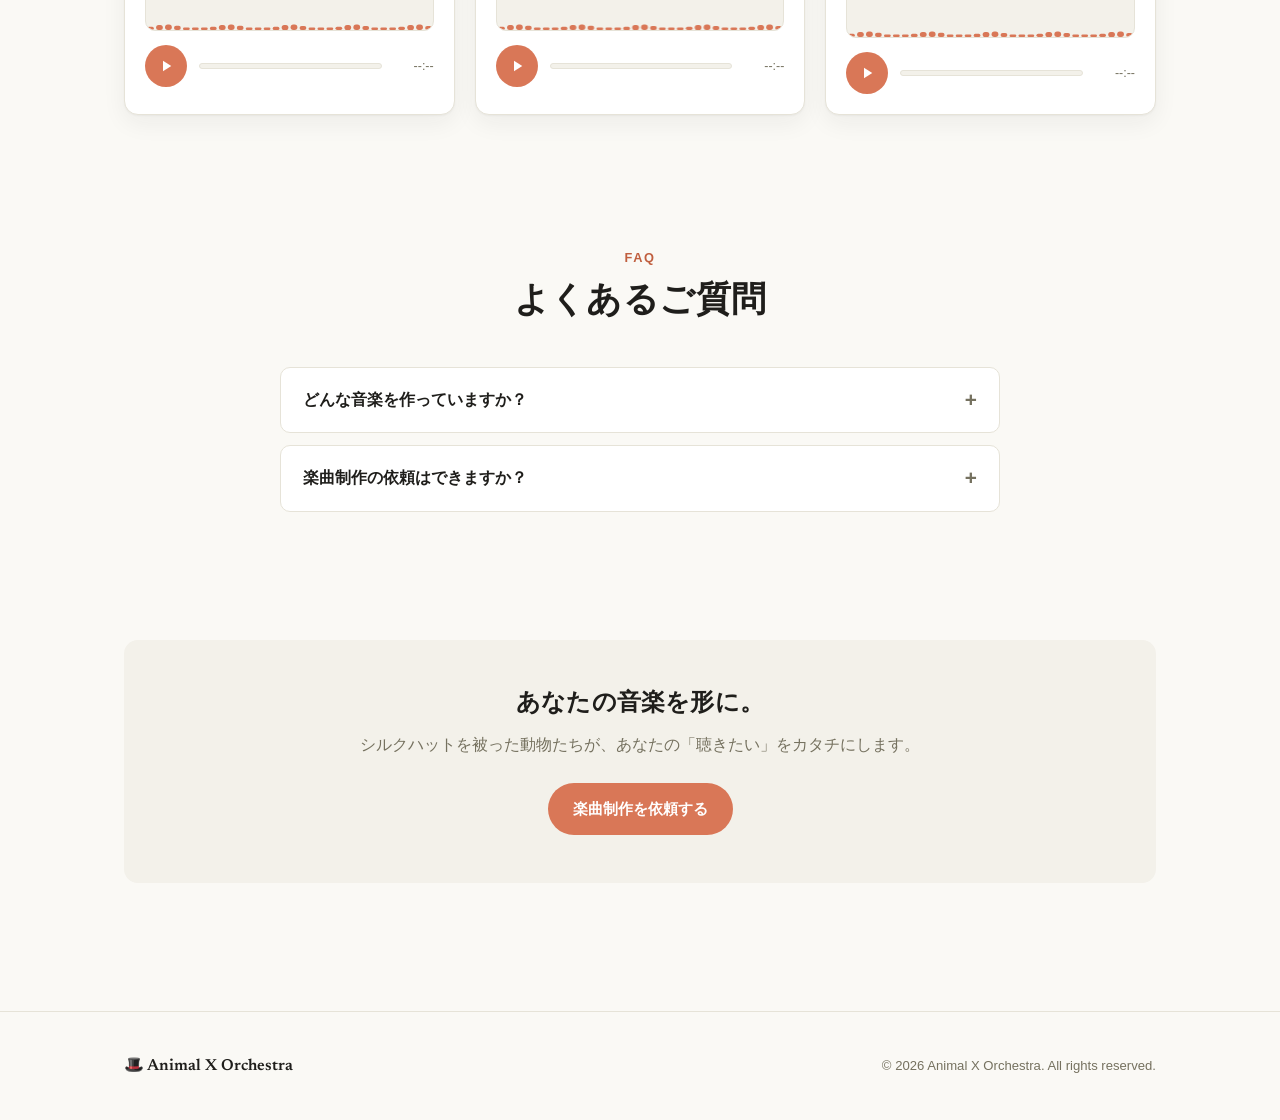
==== commit 5680e019: "ヒーロー画像をテーマ別に最適化＋STORYにストラビット追加 - ライトモード用：背景をサイト背景色に馴染ませた線画版を追加（薄枠付き） - ダーク／ライトとも画像を一回り縮小（90%） - STOR" ====
--- a/index.html
+++ b/index.html
@@ -9,7 +9,7 @@
     <link rel="preconnect" href="https://fonts.googleapis.com">
     <link rel="preconnect" href="https://fonts.gstatic.com" crossorigin>
     <link href="https://fonts.googleapis.com/css2?family=Newsreader:opsz,wght@6..72,500;6..72,600&display=swap" rel="stylesheet">
-    <link rel="stylesheet" href="css/style.css">
+    <link rel="stylesheet" href="css/style.css?v=2">
     <script src="js/main.js" defer></script>
 </head>
 <body>
@@ -49,7 +49,8 @@
                     </div>
                 </div>
                 <div class="hero-visual reveal">
-                    <img src="images/hero-rabbit.jpg" alt="シルクハットを被りバイオリンを弾くウサギのロゴ" fetchpriority="high">
+                    <img src="images/hero-rabbit-light.png?v=2" alt="シルクハットを被りバイオリンを弾くウサギのロゴ" fetchpriority="high" class="hero-img-light">
+                    <img src="images/hero-rabbit.jpg" alt="シルクハットを被りバイオリンを弾くウサギのロゴ" class="hero-img-dark">
                 </div>
             </div>
         </section>
--- a/css/style.css
+++ b/css/style.css
@@ -185,7 +185,20 @@
 .hero-visual img {
   border-radius: var(--radius);
   box-shadow: var(--shadow-lift);
-}
+  display: block;
+  max-width: 90%;
+  margin-inline: auto;
+}
+
+.hero-img-light {
+  background: var(--bg);
+  border: 1px solid var(--border);
+  box-shadow: none;
+}
+
+.hero-visual .hero-img-dark { display: none; }
+[data-theme="dark"] .hero-visual .hero-img-light { display: none; }
+[data-theme="dark"] .hero-visual .hero-img-dark { display: block; }
 
 @media (max-width: 800px) {
   .hero { padding: 48px 0 24px; }
